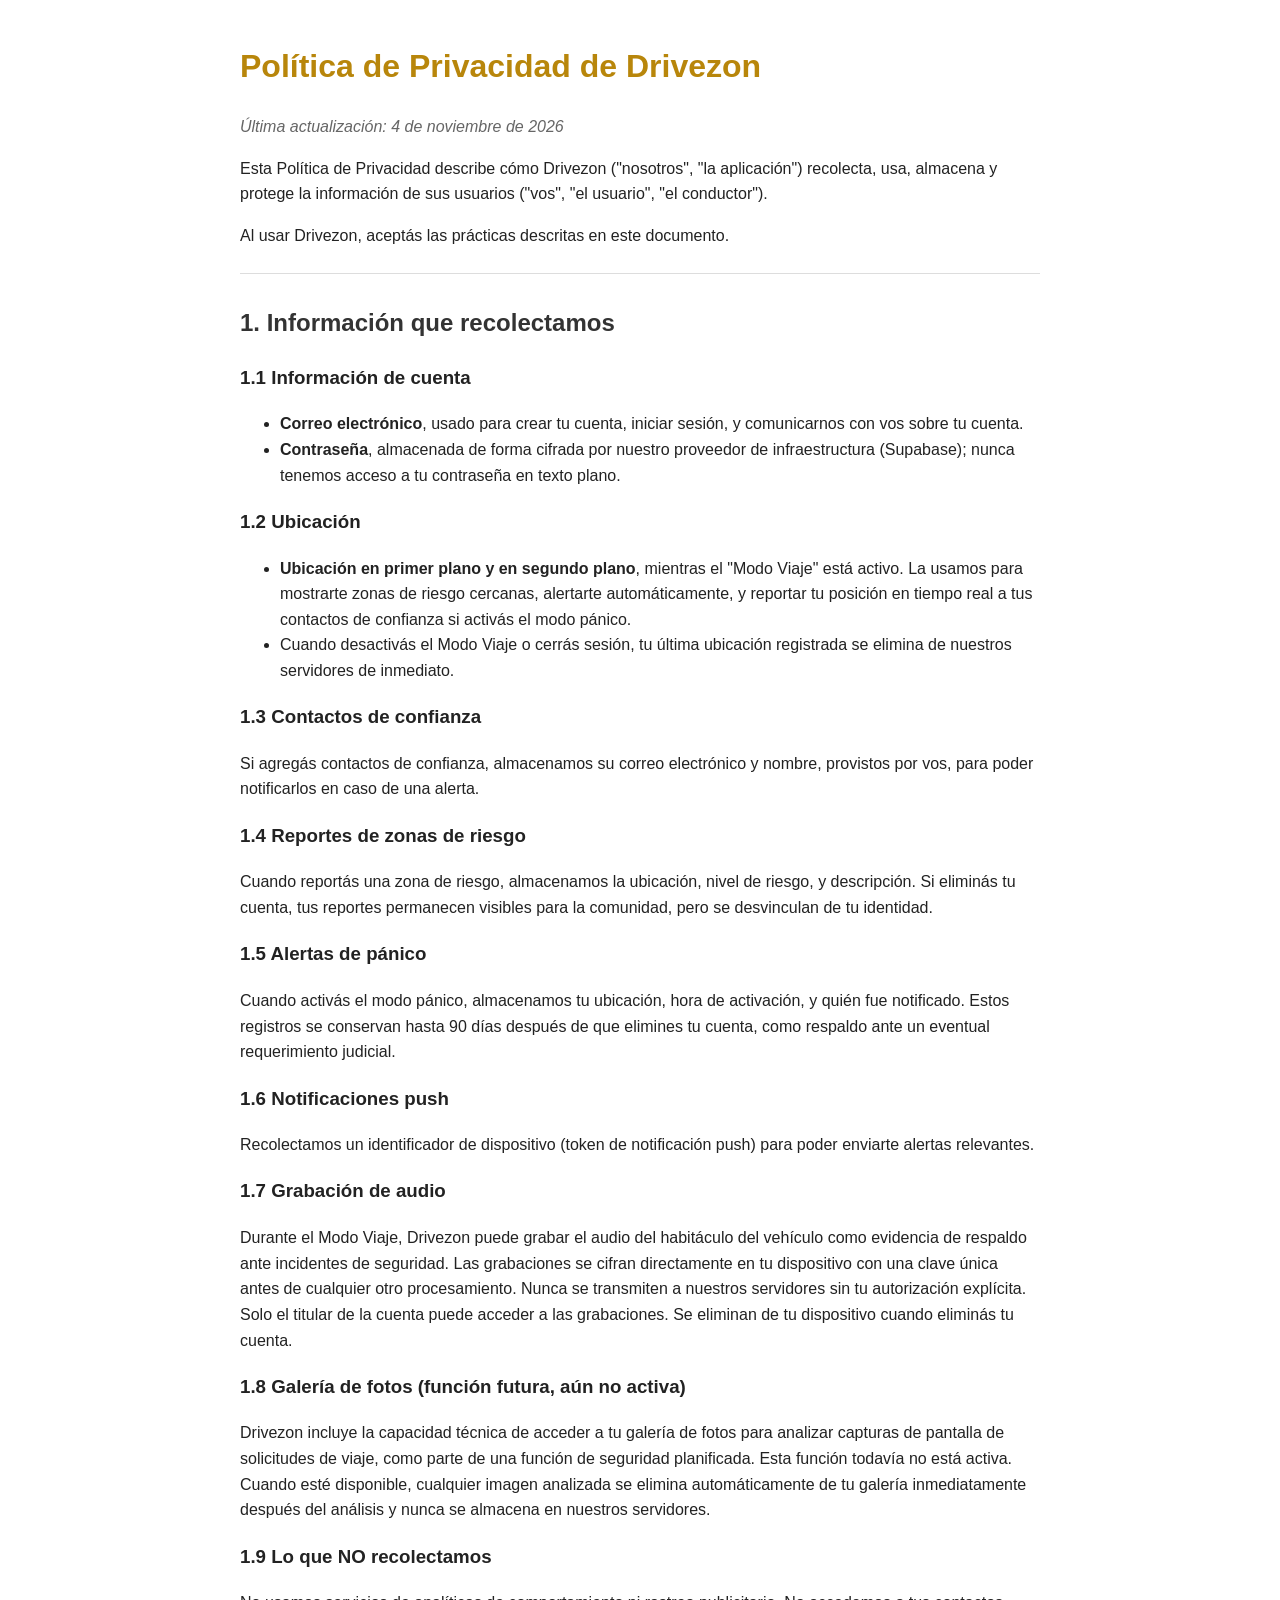
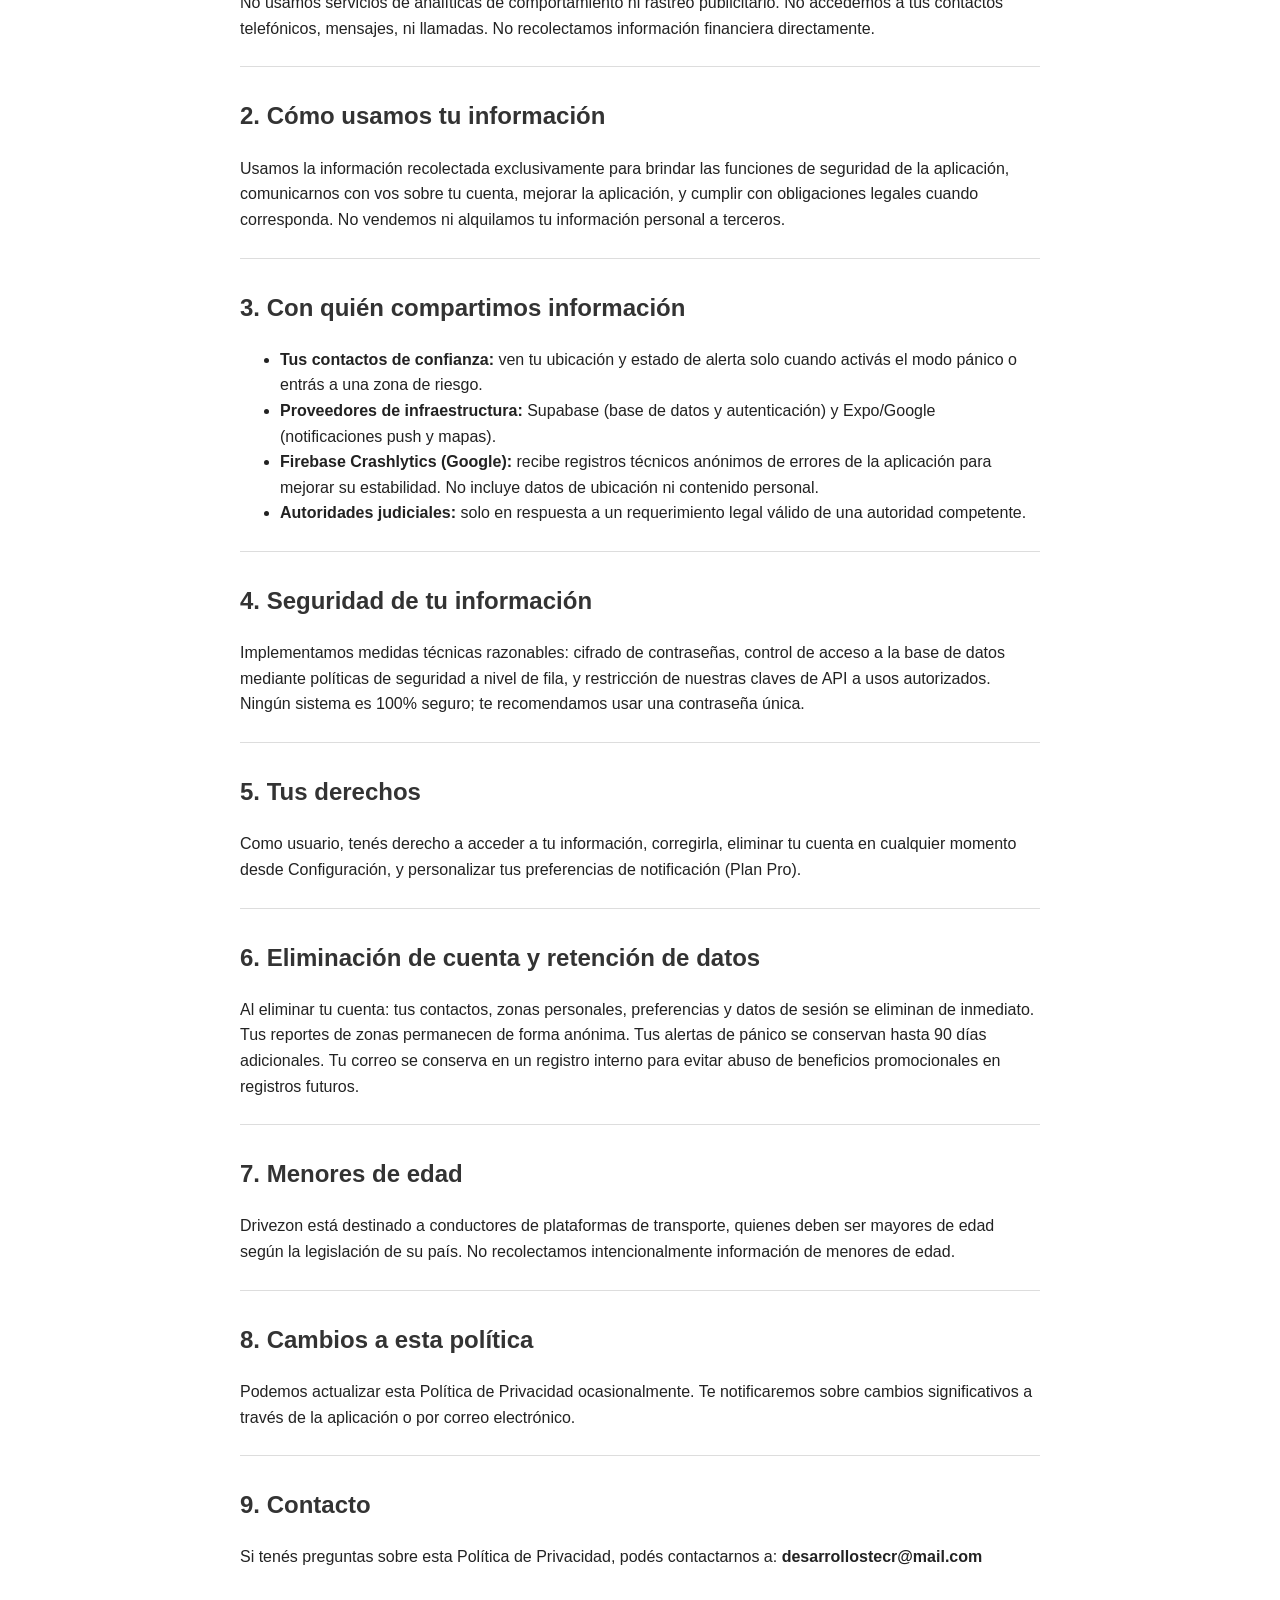
==== index.html @ 05d8b9f0 "Add files via upload" ====
<!DOCTYPE html>
<html lang="es">
<head>
  <meta charset="UTF-8">
  <meta name="viewport" content="width=device-width, initial-scale=1.0">
  <title>Política de Privacidad - Drivezon</title>
  <style>
    body { font-family: -apple-system, sans-serif; max-width: 800px; margin: 0 auto; padding: 20px; line-height: 1.6; color: #222; background: #fff; }
    h1 { color: #B8860B; }
    h2 { color: #333; margin-top: 30px; }
    .fecha { color: #666; font-style: italic; }
    .nota-final { background: #f5f5f5; padding: 15px; border-radius: 8px; margin-top: 40px; font-size: 0.9em; }
    hr { border: none; border-top: 1px solid #ddd; margin: 25px 0; }
  </style>
</head>
<body>
  <h1>Política de Privacidad de Drivezon</h1>
  <p class="fecha">Última actualización: 4 de noviembre de 2026</p>
  <p>Esta Política de Privacidad describe cómo Drivezon ("nosotros", "la aplicación") recolecta, usa, almacena y protege la información de sus usuarios ("vos", "el usuario", "el conductor").</p>
  <p>Al usar Drivezon, aceptás las prácticas descritas en este documento.</p>
  <hr>
  <h2>1. Información que recolectamos</h2>
  <h3>1.1 Información de cuenta</h3>
  <ul>
    <li><strong>Correo electrónico</strong>, usado para crear tu cuenta, iniciar sesión, y comunicarnos con vos sobre tu cuenta.</li>
    <li><strong>Contraseña</strong>, almacenada de forma cifrada por nuestro proveedor de infraestructura (Supabase); nunca tenemos acceso a tu contraseña en texto plano.</li>
  </ul>
  <h3>1.2 Ubicación</h3>
  <ul>
    <li><strong>Ubicación en primer plano y en segundo plano</strong>, mientras el "Modo Viaje" está activo. La usamos para mostrarte zonas de riesgo cercanas, alertarte automáticamente, y reportar tu posición en tiempo real a tus contactos de confianza si activás el modo pánico.</li>
    <li>Cuando desactivás el Modo Viaje o cerrás sesión, tu última ubicación registrada se elimina de nuestros servidores de inmediato.</li>
  </ul>
  <h3>1.3 Contactos de confianza</h3>
  <p>Si agregás contactos de confianza, almacenamos su correo electrónico y nombre, provistos por vos, para poder notificarlos en caso de una alerta.</p>
  <h3>1.4 Reportes de zonas de riesgo</h3>
  <p>Cuando reportás una zona de riesgo, almacenamos la ubicación, nivel de riesgo, y descripción. Si eliminás tu cuenta, tus reportes permanecen visibles para la comunidad, pero se desvinculan de tu identidad.</p>
  <h3>1.5 Alertas de pánico</h3>
  <p>Cuando activás el modo pánico, almacenamos tu ubicación, hora de activación, y quién fue notificado. Estos registros se conservan hasta 90 días después de que elimines tu cuenta, como respaldo ante un eventual requerimiento judicial.</p>
  <h3>1.6 Notificaciones push</h3>
  <p>Recolectamos un identificador de dispositivo (token de notificación push) para poder enviarte alertas relevantes.</p>
  <h3>1.7 Grabación de audio</h3>
  <p>Durante el Modo Viaje, Drivezon puede grabar el audio del habitáculo del vehículo como evidencia de respaldo ante incidentes de seguridad. Las grabaciones se cifran directamente en tu dispositivo con una clave única antes de cualquier otro procesamiento. Nunca se transmiten a nuestros servidores sin tu autorización explícita. Solo el titular de la cuenta puede acceder a las grabaciones. Se eliminan de tu dispositivo cuando eliminás tu cuenta.</p>

  <h3>1.8 Galería de fotos (función futura, aún no activa)</h3>
  <p>Drivezon incluye la capacidad técnica de acceder a tu galería de fotos para analizar capturas de pantalla de solicitudes de viaje, como parte de una función de seguridad planificada. Esta función todavía no está activa. Cuando esté disponible, cualquier imagen analizada se elimina automáticamente de tu galería inmediatamente después del análisis y nunca se almacena en nuestros servidores.</p>
  <h3>1.9 Lo que NO recolectamos</h3>
  <p>No usamos servicios de analíticas de comportamiento ni rastreo publicitario. No accedemos a tus contactos telefónicos, mensajes, ni llamadas. No recolectamos información financiera directamente.</p>
  <hr>
  <h2>2. Cómo usamos tu información</h2>
  <p>Usamos la información recolectada exclusivamente para brindar las funciones de seguridad de la aplicación, comunicarnos con vos sobre tu cuenta, mejorar la aplicación, y cumplir con obligaciones legales cuando corresponda. No vendemos ni alquilamos tu información personal a terceros.</p>
  <hr>
  <h2>3. Con quién compartimos información</h2>
  <ul>
    <li><strong>Tus contactos de confianza:</strong> ven tu ubicación y estado de alerta solo cuando activás el modo pánico o entrás a una zona de riesgo.</li>
    <li><strong>Proveedores de infraestructura:</strong> Supabase (base de datos y autenticación) y Expo/Google (notificaciones push y mapas).</li>
    <li><strong>Firebase Crashlytics (Google):</strong> recibe registros técnicos anónimos de errores de la aplicación para mejorar su estabilidad. No incluye datos de ubicación ni contenido personal.</li>
    <li><strong>Autoridades judiciales:</strong> solo en respuesta a un requerimiento legal válido de una autoridad competente.</li>
  </ul>
  <hr>
  <h2>4. Seguridad de tu información</h2>
  <p>Implementamos medidas técnicas razonables: cifrado de contraseñas, control de acceso a la base de datos mediante políticas de seguridad a nivel de fila, y restricción de nuestras claves de API a usos autorizados. Ningún sistema es 100% seguro; te recomendamos usar una contraseña única.</p>
  <hr>
  <h2>5. Tus derechos</h2>
  <p>Como usuario, tenés derecho a acceder a tu información, corregirla, eliminar tu cuenta en cualquier momento desde Configuración, y personalizar tus preferencias de notificación (Plan Pro).</p>
  <hr>
  <h2>6. Eliminación de cuenta y retención de datos</h2>
  <p>Al eliminar tu cuenta: tus contactos, zonas personales, preferencias y datos de sesión se eliminan de inmediato. Tus reportes de zonas permanecen de forma anónima. Tus alertas de pánico se conservan hasta 90 días adicionales. Tu correo se conserva en un registro interno para evitar abuso de beneficios promocionales en registros futuros.</p>
  <hr>
  <h2>7. Menores de edad</h2>
  <p>Drivezon está destinado a conductores de plataformas de transporte, quienes deben ser mayores de edad según la legislación de su país. No recolectamos intencionalmente información de menores de edad.</p>
  <hr>
  <h2>8. Cambios a esta política</h2>
  <p>Podemos actualizar esta Política de Privacidad ocasionalmente. Te notificaremos sobre cambios significativos a través de la aplicación o por correo electrónico.</p>
  <hr>
  <h2>9. Contacto</h2>
  <p>Si tenés preguntas sobre esta Política de Privacidad, podés contactarnos a: <strong>desarrollostecr@mail.com</strong></p>
</body>
</html>
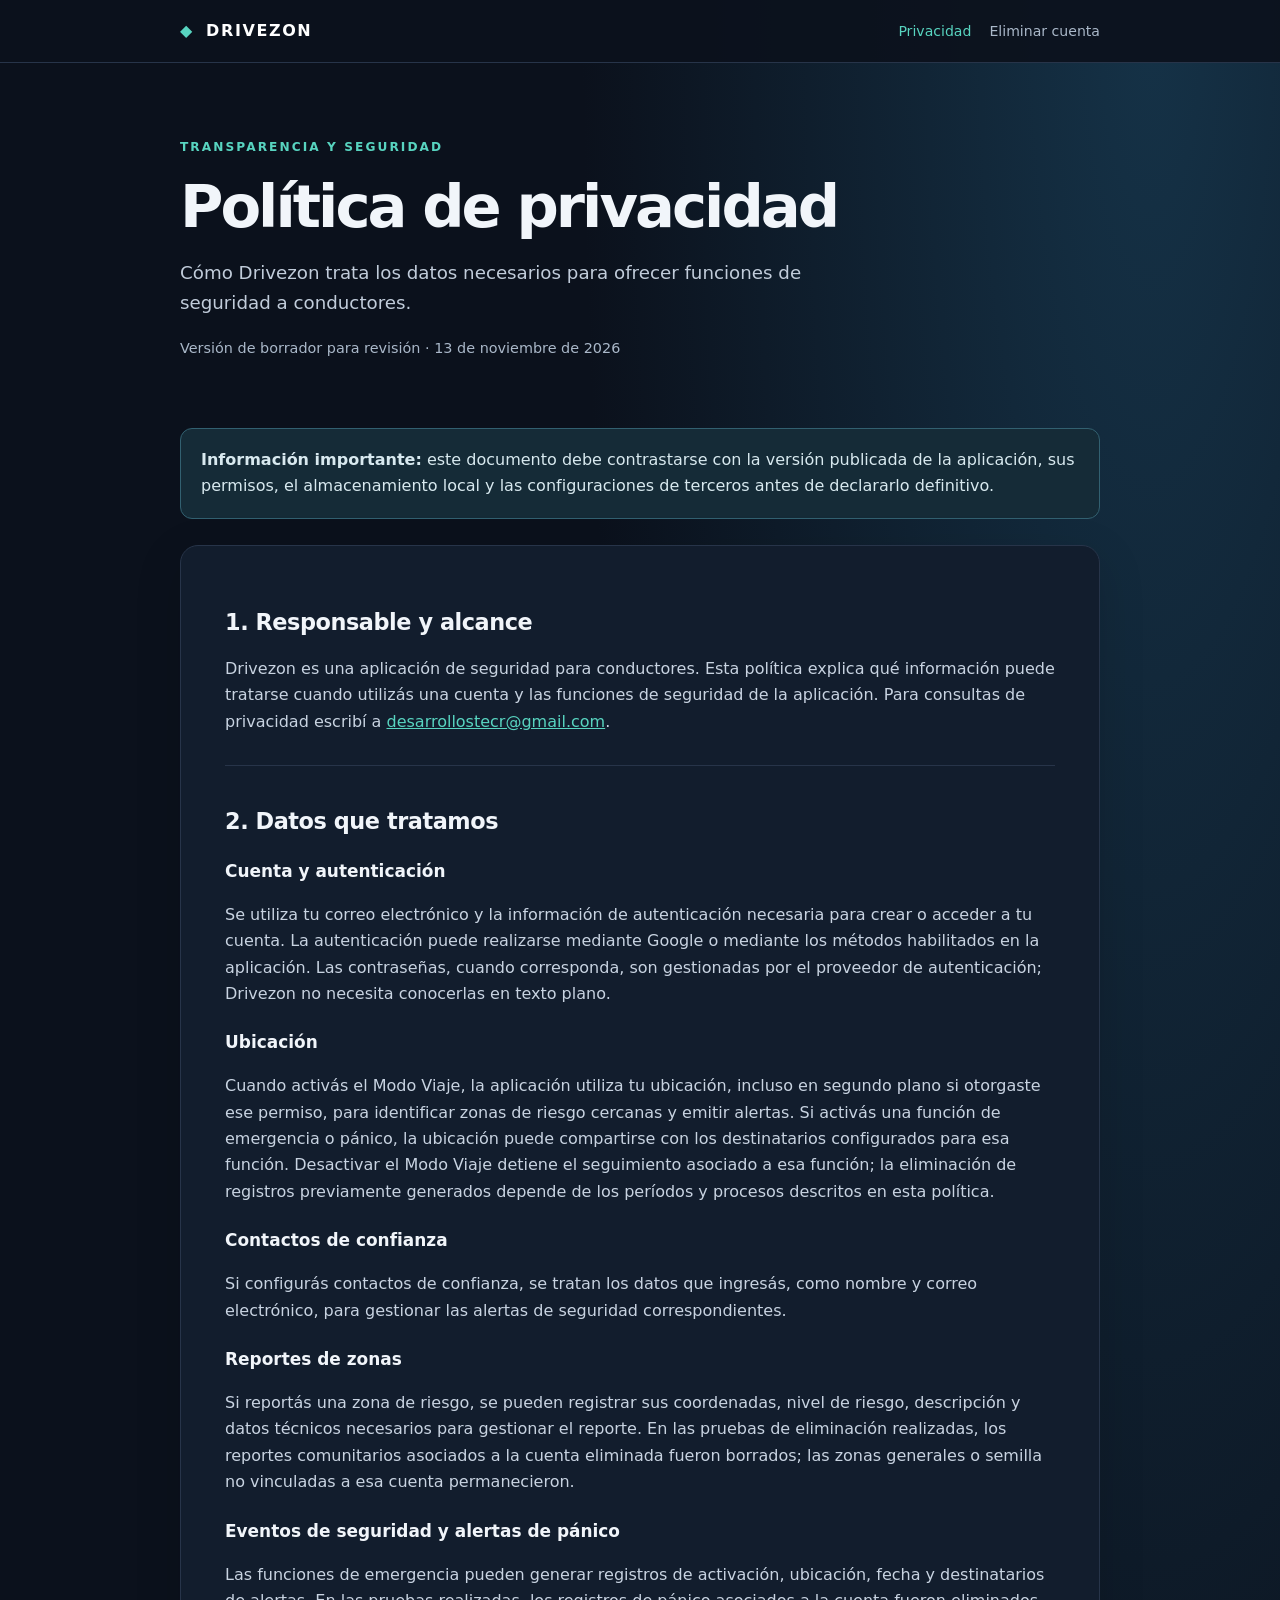
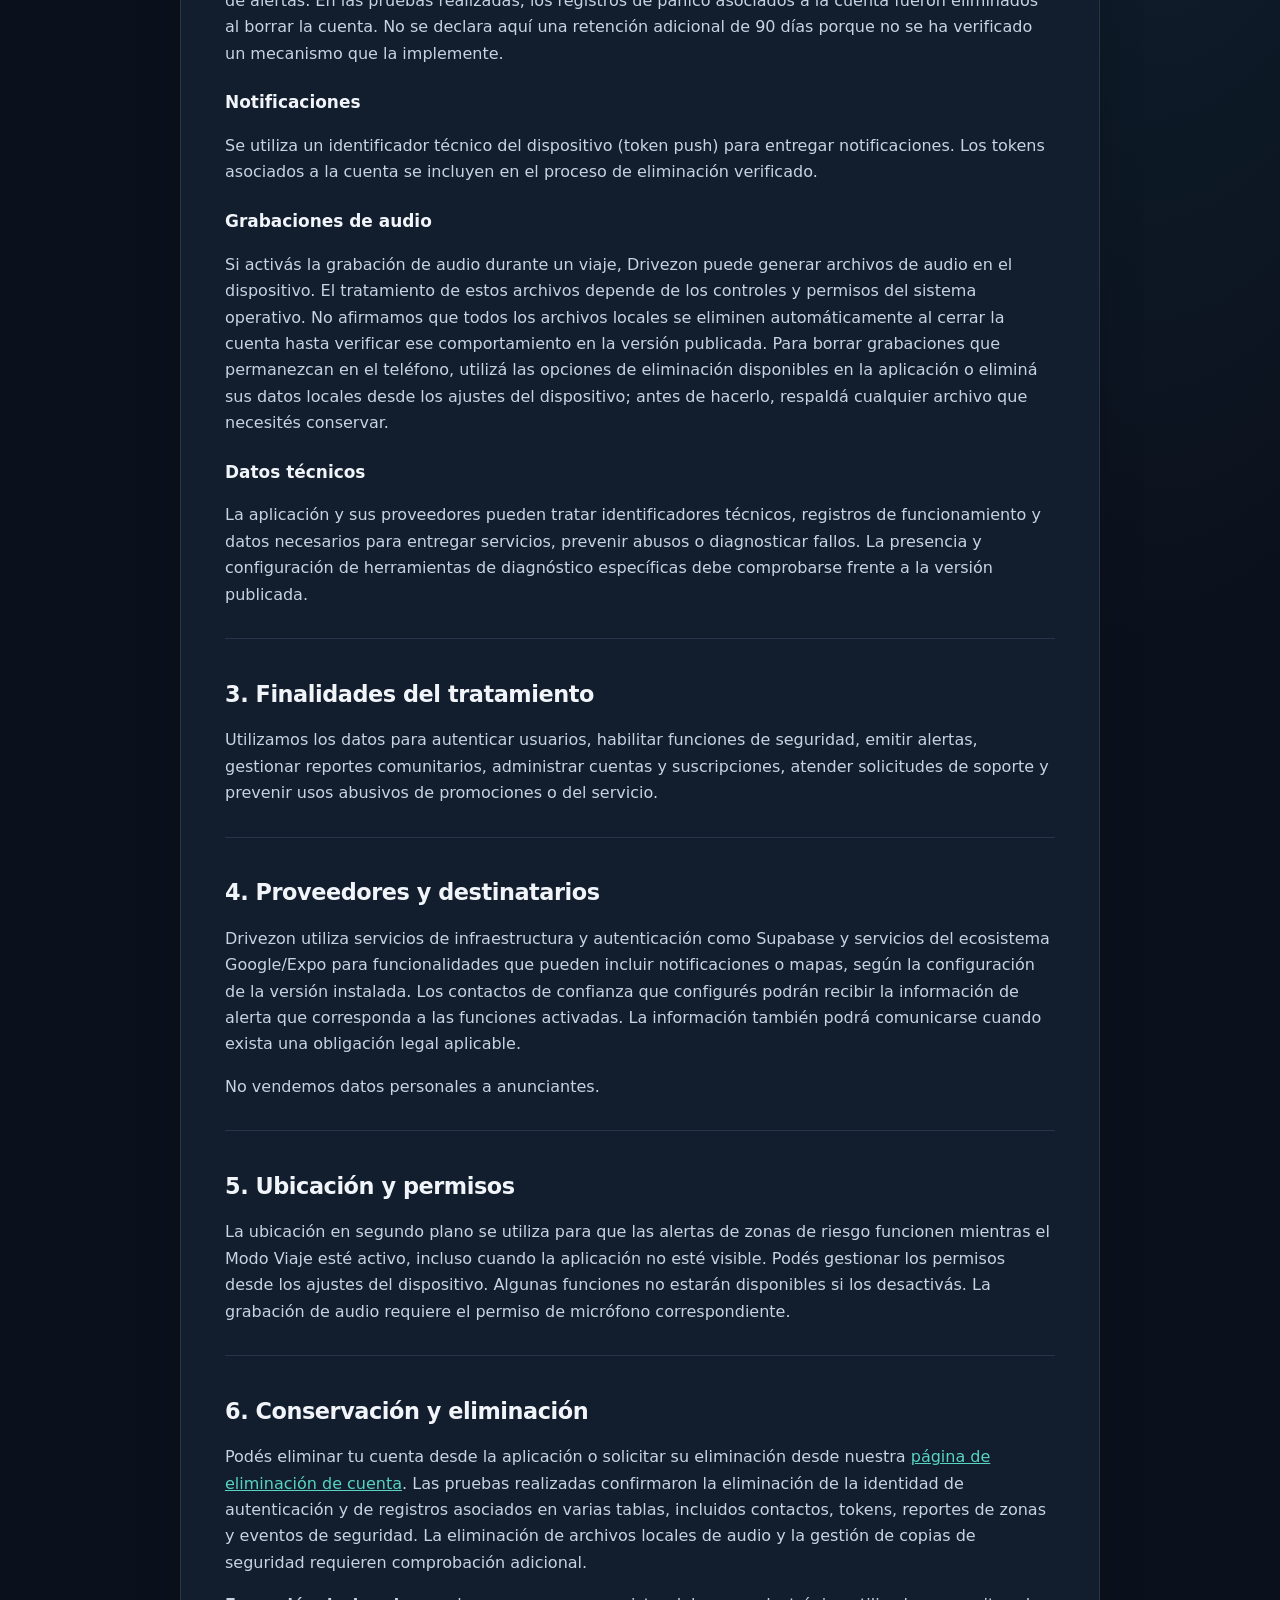
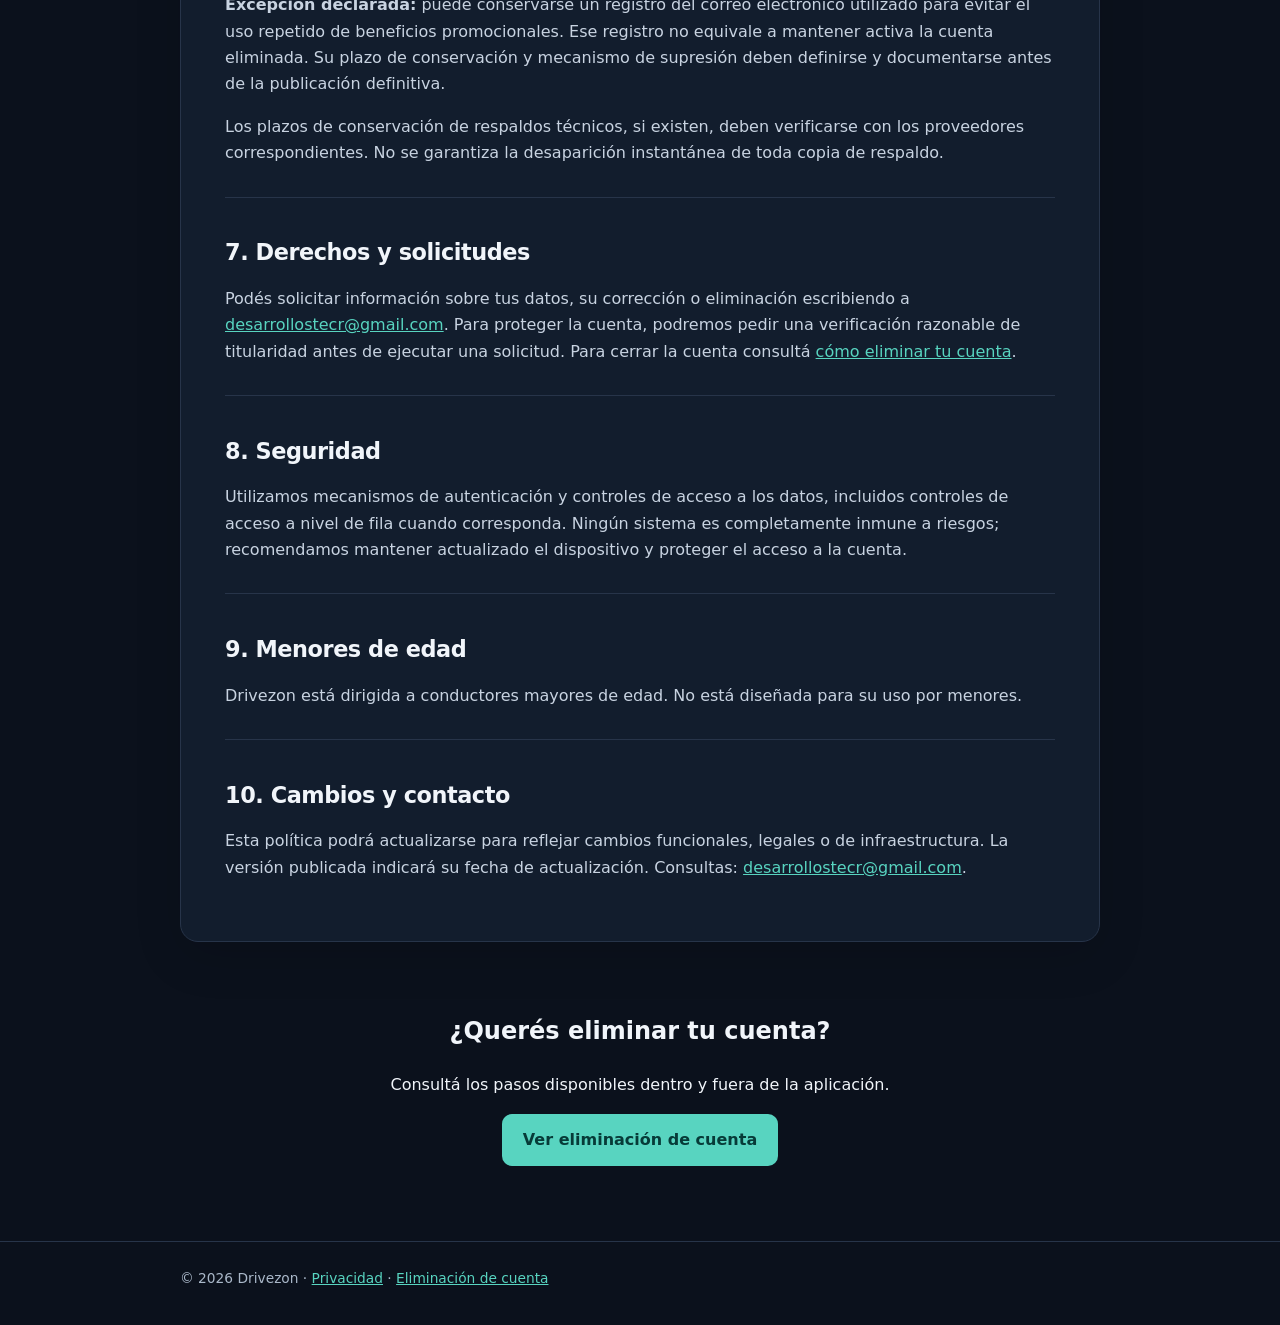
==== commit acb84af2: "Add files via upload" ====
--- a/index.html
+++ b/index.html
@@ -1,78 +1,33 @@
-<!DOCTYPE html>
-<html lang="es">
+<!doctype html>
+<html lang="es-CR">
 <head>
-  <meta charset="UTF-8">
-  <meta name="viewport" content="width=device-width, initial-scale=1.0">
-  <title>Política de Privacidad - Drivezon</title>
-  <style>
-    body { font-family: -apple-system, sans-serif; max-width: 800px; margin: 0 auto; padding: 20px; line-height: 1.6; color: #222; background: #fff; }
-    h1 { color: #B8860B; }
-    h2 { color: #333; margin-top: 30px; }
-    .fecha { color: #666; font-style: italic; }
-    .nota-final { background: #f5f5f5; padding: 15px; border-radius: 8px; margin-top: 40px; font-size: 0.9em; }
-    hr { border: none; border-top: 1px solid #ddd; margin: 25px 0; }
-  </style>
+  <meta charset="utf-8"><meta name="viewport" content="width=device-width,initial-scale=1">
+  <meta name="description" content="Política de privacidad de Drivezon, aplicación de seguridad para conductores.">
+  <title>Política de privacidad | Drivezon</title>
+  <link rel="stylesheet" href="styles.css">
 </head>
 <body>
-  <h1>Política de Privacidad de Drivezon</h1>
-  <p class="fecha">Última actualización: 4 de noviembre de 2026</p>
-  <p>Esta Política de Privacidad describe cómo Drivezon ("nosotros", "la aplicación") recolecta, usa, almacena y protege la información de sus usuarios ("vos", "el usuario", "el conductor").</p>
-  <p>Al usar Drivezon, aceptás las prácticas descritas en este documento.</p>
-  <hr>
-  <h2>1. Información que recolectamos</h2>
-  <h3>1.1 Información de cuenta</h3>
-  <ul>
-    <li><strong>Correo electrónico</strong>, usado para crear tu cuenta, iniciar sesión, y comunicarnos con vos sobre tu cuenta.</li>
-    <li><strong>Contraseña</strong>, almacenada de forma cifrada por nuestro proveedor de infraestructura (Supabase); nunca tenemos acceso a tu contraseña en texto plano.</li>
-  </ul>
-  <h3>1.2 Ubicación</h3>
-  <ul>
-    <li><strong>Ubicación en primer plano y en segundo plano</strong>, mientras el "Modo Viaje" está activo. La usamos para mostrarte zonas de riesgo cercanas, alertarte automáticamente, y reportar tu posición en tiempo real a tus contactos de confianza si activás el modo pánico.</li>
-    <li>Cuando desactivás el Modo Viaje o cerrás sesión, tu última ubicación registrada se elimina de nuestros servidores de inmediato.</li>
-  </ul>
-  <h3>1.3 Contactos de confianza</h3>
-  <p>Si agregás contactos de confianza, almacenamos su correo electrónico y nombre, provistos por vos, para poder notificarlos en caso de una alerta.</p>
-  <h3>1.4 Reportes de zonas de riesgo</h3>
-  <p>Cuando reportás una zona de riesgo, almacenamos la ubicación, nivel de riesgo, y descripción. Si eliminás tu cuenta, tus reportes permanecen visibles para la comunidad, pero se desvinculan de tu identidad.</p>
-  <h3>1.5 Alertas de pánico</h3>
-  <p>Cuando activás el modo pánico, almacenamos tu ubicación, hora de activación, y quién fue notificado. Estos registros se conservan hasta 90 días después de que elimines tu cuenta, como respaldo ante un eventual requerimiento judicial.</p>
-  <h3>1.6 Notificaciones push</h3>
-  <p>Recolectamos un identificador de dispositivo (token de notificación push) para poder enviarte alertas relevantes.</p>
-  <h3>1.7 Grabación de audio</h3>
-  <p>Durante el Modo Viaje, Drivezon puede grabar el audio del habitáculo del vehículo como evidencia de respaldo ante incidentes de seguridad. Las grabaciones se cifran directamente en tu dispositivo con una clave única antes de cualquier otro procesamiento. Nunca se transmiten a nuestros servidores sin tu autorización explícita. Solo el titular de la cuenta puede acceder a las grabaciones. Se eliminan de tu dispositivo cuando eliminás tu cuenta.</p>
-
-  <h3>1.8 Galería de fotos (función futura, aún no activa)</h3>
-  <p>Drivezon incluye la capacidad técnica de acceder a tu galería de fotos para analizar capturas de pantalla de solicitudes de viaje, como parte de una función de seguridad planificada. Esta función todavía no está activa. Cuando esté disponible, cualquier imagen analizada se elimina automáticamente de tu galería inmediatamente después del análisis y nunca se almacena en nuestros servidores.</p>
-  <h3>1.9 Lo que NO recolectamos</h3>
-  <p>No usamos servicios de analíticas de comportamiento ni rastreo publicitario. No accedemos a tus contactos telefónicos, mensajes, ni llamadas. No recolectamos información financiera directamente.</p>
-  <hr>
-  <h2>2. Cómo usamos tu información</h2>
-  <p>Usamos la información recolectada exclusivamente para brindar las funciones de seguridad de la aplicación, comunicarnos con vos sobre tu cuenta, mejorar la aplicación, y cumplir con obligaciones legales cuando corresponda. No vendemos ni alquilamos tu información personal a terceros.</p>
-  <hr>
-  <h2>3. Con quién compartimos información</h2>
-  <ul>
-    <li><strong>Tus contactos de confianza:</strong> ven tu ubicación y estado de alerta solo cuando activás el modo pánico o entrás a una zona de riesgo.</li>
-    <li><strong>Proveedores de infraestructura:</strong> Supabase (base de datos y autenticación) y Expo/Google (notificaciones push y mapas).</li>
-    <li><strong>Firebase Crashlytics (Google):</strong> recibe registros técnicos anónimos de errores de la aplicación para mejorar su estabilidad. No incluye datos de ubicación ni contenido personal.</li>
-    <li><strong>Autoridades judiciales:</strong> solo en respuesta a un requerimiento legal válido de una autoridad competente.</li>
-  </ul>
-  <hr>
-  <h2>4. Seguridad de tu información</h2>
-  <p>Implementamos medidas técnicas razonables: cifrado de contraseñas, control de acceso a la base de datos mediante políticas de seguridad a nivel de fila, y restricción de nuestras claves de API a usos autorizados. Ningún sistema es 100% seguro; te recomendamos usar una contraseña única.</p>
-  <hr>
-  <h2>5. Tus derechos</h2>
-  <p>Como usuario, tenés derecho a acceder a tu información, corregirla, eliminar tu cuenta en cualquier momento desde Configuración, y personalizar tus preferencias de notificación (Plan Pro).</p>
-  <hr>
-  <h2>6. Eliminación de cuenta y retención de datos</h2>
-  <p>Al eliminar tu cuenta: tus contactos, zonas personales, preferencias y datos de sesión se eliminan de inmediato. Tus reportes de zonas permanecen de forma anónima. Tus alertas de pánico se conservan hasta 90 días adicionales. Tu correo se conserva en un registro interno para evitar abuso de beneficios promocionales en registros futuros.</p>
-  <hr>
-  <h2>7. Menores de edad</h2>
-  <p>Drivezon está destinado a conductores de plataformas de transporte, quienes deben ser mayores de edad según la legislación de su país. No recolectamos intencionalmente información de menores de edad.</p>
-  <hr>
-  <h2>8. Cambios a esta política</h2>
-  <p>Podemos actualizar esta Política de Privacidad ocasionalmente. Te notificaremos sobre cambios significativos a través de la aplicación o por correo electrónico.</p>
-  <hr>
-  <h2>9. Contacto</h2>
-  <p>Si tenés preguntas sobre esta Política de Privacidad, podés contactarnos a: <strong>desarrollostecr@mail.com</strong></p>
-</body>
-</html>
+<header class="top"><div class="shell nav"><a class="brand" href="index.html"><span class="shield">◆</span> DRIVEZON</a><nav aria-label="Navegación"><a aria-current="page" href="index.html">Privacidad</a><a href="delete-account.html">Eliminar cuenta</a></nav></div></header>
+<main class="shell"><div class="hero"><span class="eyebrow">TRANSPARENCIA Y SEGURIDAD</span><h1>Política de privacidad</h1><p class="lead">Cómo Drivezon trata los datos necesarios para ofrecer funciones de seguridad a conductores.</p><p class="meta">Versión de borrador para revisión · 13 de noviembre de 2026</p></div>
+<div class="notice"><strong>Información importante:</strong> este documento debe contrastarse con la versión publicada de la aplicación, sus permisos, el almacenamiento local y las configuraciones de terceros antes de declararlo definitivo.</div>
+<article class="content">
+<section id="responsable"><h2>1. Responsable y alcance</h2><p>Drivezon es una aplicación de seguridad para conductores. Esta política explica qué información puede tratarse cuando utilizás una cuenta y las funciones de seguridad de la aplicación. Para consultas de privacidad escribí a <a href="mailto:desarrollostecr@gmail.com">desarrollostecr@gmail.com</a>.</p></section>
+<section id="datos"><h2>2. Datos que tratamos</h2><h3>Cuenta y autenticación</h3><p>Se utiliza tu correo electrónico y la información de autenticación necesaria para crear o acceder a tu cuenta. La autenticación puede realizarse mediante Google o mediante los métodos habilitados en la aplicación. Las contraseñas, cuando corresponda, son gestionadas por el proveedor de autenticación; Drivezon no necesita conocerlas en texto plano.</p>
+<h3>Ubicación</h3><p>Cuando activás el Modo Viaje, la aplicación utiliza tu ubicación, incluso en segundo plano si otorgaste ese permiso, para identificar zonas de riesgo cercanas y emitir alertas. Si activás una función de emergencia o pánico, la ubicación puede compartirse con los destinatarios configurados para esa función. Desactivar el Modo Viaje detiene el seguimiento asociado a esa función; la eliminación de registros previamente generados depende de los períodos y procesos descritos en esta política.</p>
+<h3>Contactos de confianza</h3><p>Si configurás contactos de confianza, se tratan los datos que ingresás, como nombre y correo electrónico, para gestionar las alertas de seguridad correspondientes.</p>
+<h3>Reportes de zonas</h3><p>Si reportás una zona de riesgo, se pueden registrar sus coordenadas, nivel de riesgo, descripción y datos técnicos necesarios para gestionar el reporte. En las pruebas de eliminación realizadas, los reportes comunitarios asociados a la cuenta eliminada fueron borrados; las zonas generales o semilla no vinculadas a esa cuenta permanecieron.</p>
+<h3>Eventos de seguridad y alertas de pánico</h3><p>Las funciones de emergencia pueden generar registros de activación, ubicación, fecha y destinatarios de alertas. En las pruebas realizadas, los registros de pánico asociados a la cuenta fueron eliminados al borrar la cuenta. No se declara aquí una retención adicional de 90 días porque no se ha verificado un mecanismo que la implemente.</p>
+<h3>Notificaciones</h3><p>Se utiliza un identificador técnico del dispositivo (token push) para entregar notificaciones. Los tokens asociados a la cuenta se incluyen en el proceso de eliminación verificado.</p>
+<h3>Grabaciones de audio</h3><p>Si activás la grabación de audio durante un viaje, Drivezon puede generar archivos de audio en el dispositivo. El tratamiento de estos archivos depende de los controles y permisos del sistema operativo. No afirmamos que todos los archivos locales se eliminen automáticamente al cerrar la cuenta hasta verificar ese comportamiento en la versión publicada. Para borrar grabaciones que permanezcan en el teléfono, utilizá las opciones de eliminación disponibles en la aplicación o eliminá sus datos locales desde los ajustes del dispositivo; antes de hacerlo, respaldá cualquier archivo que necesités conservar.</p>
+<h3>Datos técnicos</h3><p>La aplicación y sus proveedores pueden tratar identificadores técnicos, registros de funcionamiento y datos necesarios para entregar servicios, prevenir abusos o diagnosticar fallos. La presencia y configuración de herramientas de diagnóstico específicas debe comprobarse frente a la versión publicada.</p></section>
+<section><h2>3. Finalidades del tratamiento</h2><p>Utilizamos los datos para autenticar usuarios, habilitar funciones de seguridad, emitir alertas, gestionar reportes comunitarios, administrar cuentas y suscripciones, atender solicitudes de soporte y prevenir usos abusivos de promociones o del servicio.</p></section>
+<section><h2>4. Proveedores y destinatarios</h2><p>Drivezon utiliza servicios de infraestructura y autenticación como Supabase y servicios del ecosistema Google/Expo para funcionalidades que pueden incluir notificaciones o mapas, según la configuración de la versión instalada. Los contactos de confianza que configurés podrán recibir la información de alerta que corresponda a las funciones activadas. La información también podrá comunicarse cuando exista una obligación legal aplicable.</p><p>No vendemos datos personales a anunciantes.</p></section>
+<section><h2>5. Ubicación y permisos</h2><p>La ubicación en segundo plano se utiliza para que las alertas de zonas de riesgo funcionen mientras el Modo Viaje esté activo, incluso cuando la aplicación no esté visible. Podés gestionar los permisos desde los ajustes del dispositivo. Algunas funciones no estarán disponibles si los desactivás. La grabación de audio requiere el permiso de micrófono correspondiente.</p></section>
+<section><h2>6. Conservación y eliminación</h2><p>Podés eliminar tu cuenta desde la aplicación o solicitar su eliminación desde nuestra <a href="delete-account.html">página de eliminación de cuenta</a>. Las pruebas realizadas confirmaron la eliminación de la identidad de autenticación y de registros asociados en varias tablas, incluidos contactos, tokens, reportes de zonas y eventos de seguridad. La eliminación de archivos locales de audio y la gestión de copias de seguridad requieren comprobación adicional.</p><p><strong>Excepción declarada:</strong> puede conservarse un registro del correo electrónico utilizado para evitar el uso repetido de beneficios promocionales. Ese registro no equivale a mantener activa la cuenta eliminada. Su plazo de conservación y mecanismo de supresión deben definirse y documentarse antes de la publicación definitiva.</p><p>Los plazos de conservación de respaldos técnicos, si existen, deben verificarse con los proveedores correspondientes. No se garantiza la desaparición instantánea de toda copia de respaldo.</p></section>
+<section><h2>7. Derechos y solicitudes</h2><p>Podés solicitar información sobre tus datos, su corrección o eliminación escribiendo a <a href="mailto:desarrollostecr@gmail.com">desarrollostecr@gmail.com</a>. Para proteger la cuenta, podremos pedir una verificación razonable de titularidad antes de ejecutar una solicitud. Para cerrar la cuenta consultá <a href="delete-account.html">cómo eliminar tu cuenta</a>.</p></section>
+<section><h2>8. Seguridad</h2><p>Utilizamos mecanismos de autenticación y controles de acceso a los datos, incluidos controles de acceso a nivel de fila cuando corresponda. Ningún sistema es completamente inmune a riesgos; recomendamos mantener actualizado el dispositivo y proteger el acceso a la cuenta.</p></section>
+<section><h2>9. Menores de edad</h2><p>Drivezon está dirigida a conductores mayores de edad. No está diseñada para su uso por menores.</p></section>
+<section><h2>10. Cambios y contacto</h2><p>Esta política podrá actualizarse para reflejar cambios funcionales, legales o de infraestructura. La versión publicada indicará su fecha de actualización. Consultas: <a href="mailto:desarrollostecr@gmail.com">desarrollostecr@gmail.com</a>.</p></section>
+</article><div class="cta"><h2>¿Querés eliminar tu cuenta?</h2><p>Consultá los pasos disponibles dentro y fuera de la aplicación.</p><a class="button" href="delete-account.html">Ver eliminación de cuenta</a></div></main>
+<footer><div class="shell">© 2026 Drivezon · <a href="index.html">Privacidad</a> · <a href="delete-account.html">Eliminación de cuenta</a></div></footer>
+</body></html>
--- a/styles.css
+++ b/styles.css
@@ -0,0 +1 @@
+:root{color-scheme:dark;--bg:#0b111c;--panel:#121d2d;--line:#273449;--text:#f1f5fa;--muted:#aab8c9;--accent:#58d4c0;--accent-dark:#073b38}*{box-sizing:border-box}html{scroll-behavior:smooth}body{margin:0;background:radial-gradient(ellipse at 90% 0%,#153247 0,transparent 35%),var(--bg);color:var(--text);font:16px/1.65 system-ui,-apple-system,Segoe UI,Roboto,Arial,sans-serif}a{color:var(--accent)}a:hover{text-decoration:none}.shell{width:min(100% - 36px,920px);margin:auto}.top{border-bottom:1px solid var(--line);background:#0b111ce8}.nav{display:flex;align-items:center;justify-content:space-between;gap:15px;padding:18px 0}.brand{color:white;text-decoration:none;font-weight:850;letter-spacing:.1em}.shield{color:var(--accent);margin-right:5px}.nav nav{display:flex;gap:18px}.nav nav a{font-size:.88rem;color:var(--muted);text-decoration:none}.nav nav a[aria-current=page],.nav nav a:hover{color:var(--accent)}.hero{padding:70px 0 35px}.eyebrow{color:var(--accent);font-size:.76rem;letter-spacing:.17em;font-weight:750}.hero h1{font-size:clamp(2.1rem,6vw,3.7rem);letter-spacing:-.05em;line-height:1.12;margin:14px 0 16px}.lead{color:#c1ccda;font-size:1.14rem;max-width:690px}.meta,.hint{color:var(--muted);font-size:.9rem}.notice{background:#152b37;border:1px solid #326070;border-radius:12px;padding:18px 20px;margin:18px 0 26px;color:#d8e9ef}.content{background:var(--panel);border:1px solid var(--line);border-radius:18px;padding:clamp(20px,5vw,44px);box-shadow:0 14px 48px #0002}.content section+section{border-top:1px solid var(--line);margin-top:30px;padding-top:22px}.content h2{font-size:1.4rem;letter-spacing:-.02em;line-height:1.3}.content h3{font-size:1.06rem;margin:22px 0 4px}.content p,.content li{color:#c8d3e1}.content li{margin:9px 0}.content ul{padding-left:22px}.cta{text-align:center;padding:50px 0 75px}.button{display:inline-block;background:var(--accent);color:var(--accent-dark);font-weight:800;border:0;border-radius:10px;padding:13px 21px;text-decoration:none;cursor:pointer;font:inherit;font-weight:800}.button:hover{background:#91e8db}footer{border-top:1px solid var(--line);color:var(--muted);padding:25px 0 35px;font-size:.86rem}.form{display:flex;flex-direction:column;gap:10px;margin-top:20px}.form label{font-weight:700;margin-top:12px}.form input,.form select,.form textarea{width:100%;background:#0c1624;border:1px solid #42536a;border-radius:9px;padding:13px;color:var(--text);font:inherit}.form input:focus,.form select:focus,.form textarea:focus{outline:2px solid var(--accent);outline-offset:2px}.form button{align-self:flex-start;margin-top:15px}@media(max-width:500px){.nav{align-items:flex-start;flex-direction:column}.hero{padding-top:45px}.nav nav{gap:22px}}
